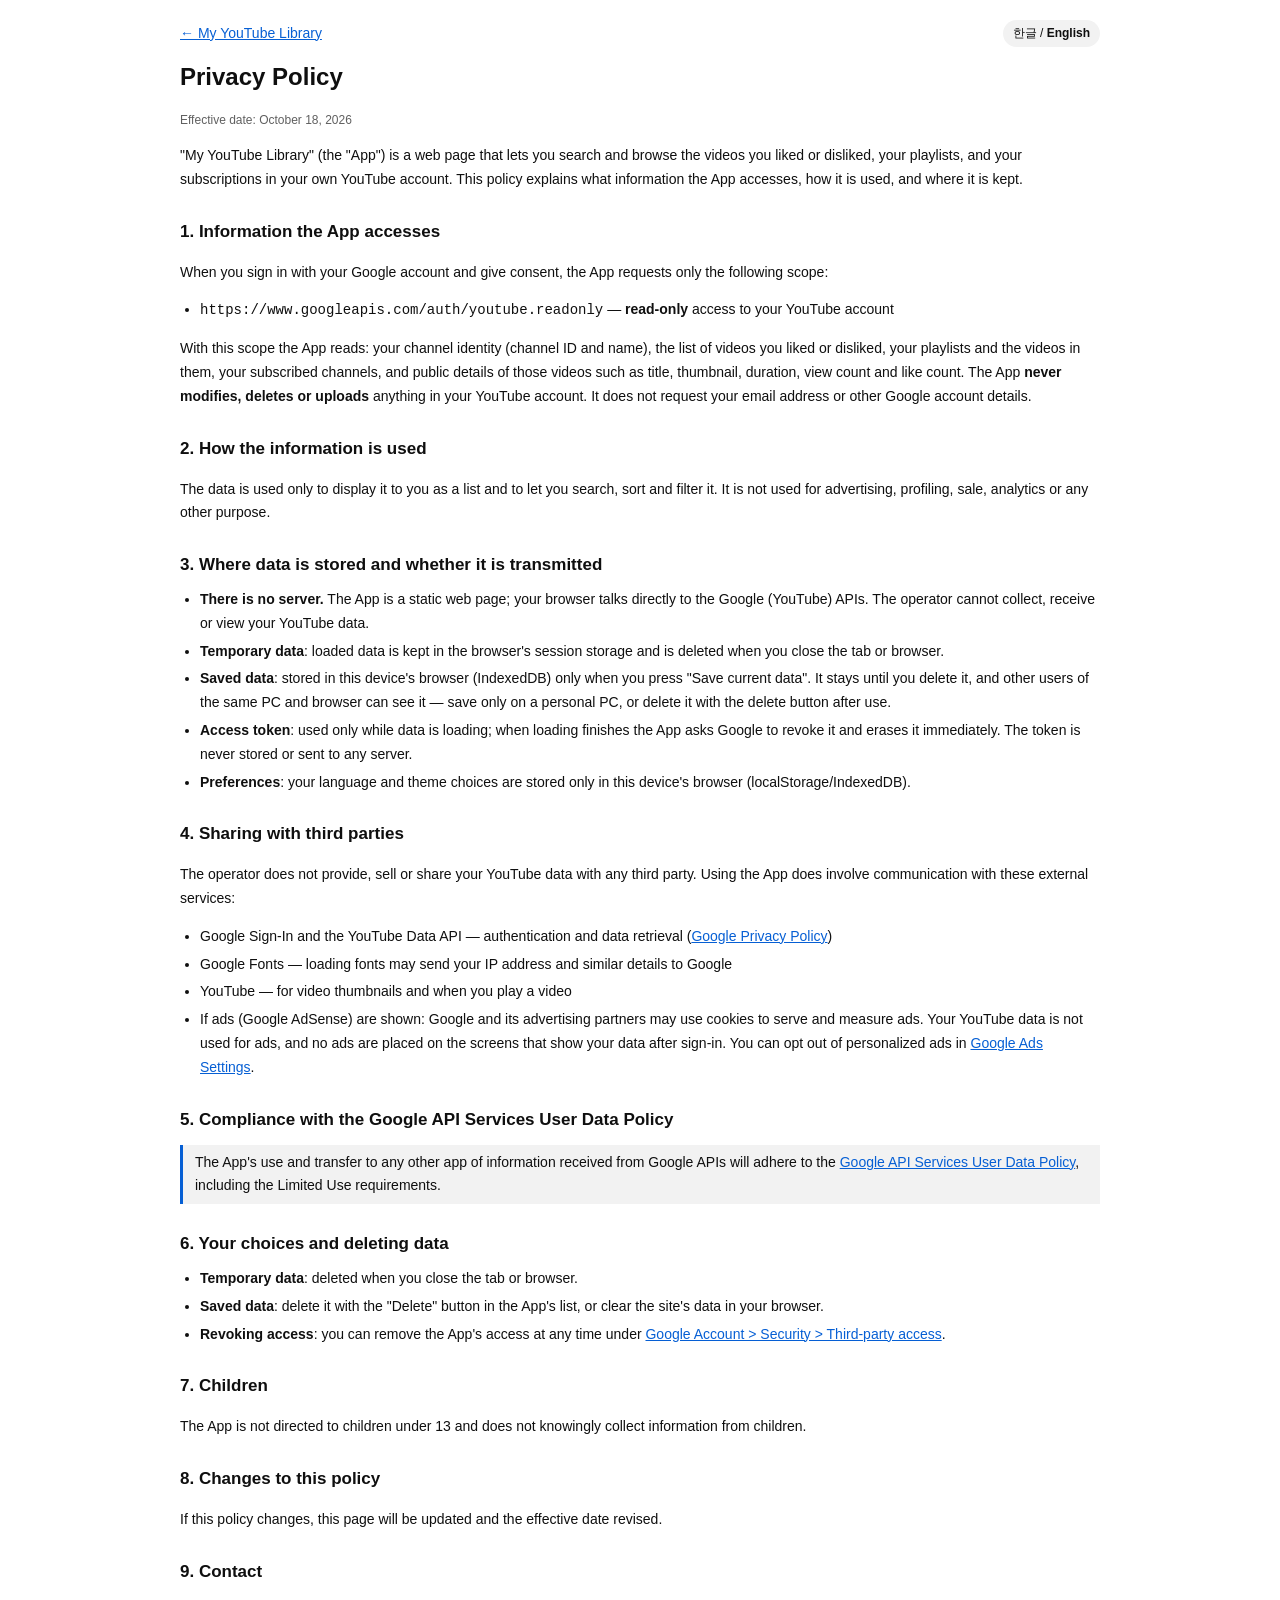
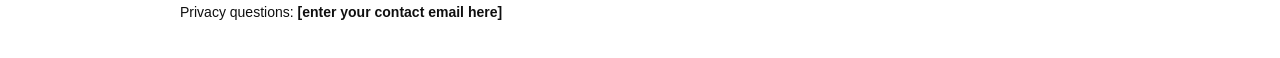
==== privacy.html @ 3b393113 "feat: rename to My YouTube Library, privacy page, icon, intro copy, delete fix - Rename app to "My Y" ====
<!DOCTYPE html>
<html lang="ko">
<head>
<meta charset="UTF-8">
<meta name="viewport" content="width=device-width, initial-scale=1.0">
<title>Privacy Policy · My YouTube Library</title>
<link rel="icon" type="image/png" href="icon.png">
<link rel="apple-touch-icon" href="icon.png">
<link rel="stylesheet" href="style.css">
<style>
  .doc{line-height:1.7;font-size:14px;}
  .doc h2{font-size:17px;margin:26px 0 8px;}
  .doc ul{padding-left:20px;margin:6px 0;}
  .doc li{margin:4px 0;}
  .doc a{color:var(--accent);}
  .doc .meta{color:var(--text-dim);font-size:12px;}
  .doc .lim{border-left:3px solid var(--accent);padding:6px 12px;margin:10px 0;background:var(--hover);}
  .top{display:flex;justify-content:space-between;align-items:center;margin-bottom:10px;gap:10px;flex-wrap:wrap;}
  .top button{background:var(--hover);color:var(--text);border:none;padding:5px 10px;border-radius:15px;cursor:pointer;font-size:12px;}
  [data-lang]{display:none;}
  html[lang="ko"] [data-lang="ko"], html[lang="en"] [data-lang="en"]{display:block;}
  html[lang="ko"] span[data-lang="ko"], html[lang="en"] span[data-lang="en"]{display:inline;}
</style>
</head>
<body>
<div class="wrap doc">
  <div class="top">
    <a href="./">← My YouTube Library</a>
    <button id="langToggle"><b>한글</b> / English</button>
  </div>

  <!-- ===================== 한국어 ===================== -->
  <div data-lang="ko">
    <h1>개인정보처리방침</h1>
    <p class="meta">시행일: 2026년 10월 18일</p>

    <p>"My YouTube Library"(이하 "본 앱")는 사용자가 본인의 YouTube 계정에 있는 좋아요·싫어요 영상, 재생목록, 구독 채널을 한곳에서 검색하고 정리해 볼 수 있게 해 주는 웹 페이지입니다. 본 방침은 본 앱이 어떤 정보에 접근하고, 어떻게 쓰고, 어디에 보관하는지 설명합니다.</p>

    <h2>1. 접근하는 정보</h2>
    <p>사용자가 Google 계정으로 로그인하고 동의하면, 본 앱은 아래 권한 하나만 요청합니다.</p>
    <ul>
      <li><code>https://www.googleapis.com/auth/youtube.readonly</code> — YouTube 계정을 <b>읽기 전용</b>으로 조회</li>
    </ul>
    <p>이 권한으로 다음 데이터를 읽습니다: 본인 채널 식별 정보(채널 ID, 채널 이름), 좋아요·싫어요 표시한 영상 목록, 재생목록과 그 안의 영상, 구독 채널 목록, 그리고 해당 영상의 제목·썸네일·길이·조회수·좋아요 수 같은 공개 정보. 본 앱은 YouTube 데이터를 <b>수정·삭제·업로드하지 않습니다</b>. 이메일 주소 등 다른 Google 계정 정보는 요청하지 않습니다.</p>

    <h2>2. 정보의 이용 목적</h2>
    <p>읽어 온 데이터는 사용자 본인의 화면에 목록으로 보여주고, 검색·정렬·필터링하는 용도로만 사용합니다. 그 외의 목적(광고, 프로파일링, 판매, 분석 등)에는 사용하지 않습니다.</p>

    <h2>3. 정보의 저장 위치와 전송</h2>
    <ul>
      <li><b>별도의 서버가 없습니다.</b> 본 앱은 정적 웹 페이지이며, 사용자의 브라우저가 Google(YouTube) API와 직접 통신합니다. 운영자는 사용자의 YouTube 데이터를 수집·전송·열람할 수 없습니다.</li>
      <li><b>임시 데이터</b>: 불러온 데이터는 브라우저의 세션 저장소에 보관되며, 탭 또는 브라우저를 닫으면 삭제됩니다.</li>
      <li><b>저장된 데이터</b>: 사용자가 "현재 데이터 저장"을 직접 눌렀을 때만 이 기기의 브라우저(IndexedDB)에 저장됩니다. 삭제하기 전까지 남아 있고, 같은 PC·브라우저를 쓰는 다른 사용자도 볼 수 있으므로 개인 PC에서만 저장하거나 사용 후 삭제 버튼으로 삭제하세요.</li>
      <li><b>액세스 토큰</b>: 데이터를 불러오는 동안에만 사용하며, 불러오기가 끝나면 Google에 폐기를 요청하고 즉시 지웁니다. 토큰은 저장하거나 서버로 보내지 않습니다.</li>
      <li><b>환경 설정</b>: 언어와 테마 선택은 이 기기의 브라우저(localStorage/IndexedDB)에만 저장됩니다.</li>
    </ul>

    <h2>4. 제3자 제공 및 공유</h2>
    <p>운영자는 사용자의 YouTube 데이터를 제3자에게 제공·판매·공유하지 않습니다. 다만 본 앱을 사용할 때 다음 외부 서비스와 통신이 발생합니다.</p>
    <ul>
      <li>Google 로그인 및 YouTube Data API — 인증과 데이터 조회 (<a href="https://policies.google.com/privacy" target="_blank" rel="noopener">Google 개인정보처리방침</a>)</li>
      <li>Google Fonts — 글꼴 로드 시 사용자의 IP 주소 등이 Google에 전달될 수 있음</li>
      <li>YouTube — 영상 썸네일 및 영상 재생 시</li>
      <li>광고(Google AdSense)를 게재하는 경우: Google 및 광고 파트너가 쿠키 등을 사용해 광고를 제공·측정할 수 있습니다. 광고에는 사용자의 YouTube 데이터를 사용하지 않으며, 로그인 후 사용자의 데이터가 표시되는 화면에는 광고를 넣지 않습니다. 맞춤 광고는 <a href="https://adssettings.google.com" target="_blank" rel="noopener">Google 광고 설정</a>에서 해제할 수 있습니다.</li>
    </ul>

    <h2>5. Google API 서비스 사용자 데이터 정책 준수</h2>
    <div class="lim">본 앱이 Google API로부터 받은 정보의 사용 및 다른 앱으로의 전송은 <a href="https://developers.google.com/terms/api-services-user-data-policy" target="_blank" rel="noopener">Google API 서비스 사용자 데이터 정책</a>(제한적 사용 요건 포함)을 준수합니다.</div>

    <h2>6. 사용자의 권리와 데이터 삭제</h2>
    <ul>
      <li><b>임시 데이터</b>: 탭·브라우저를 닫으면 삭제됩니다.</li>
      <li><b>저장된 데이터</b>: 앱 목록의 "삭제" 버튼으로 삭제하거나, 브라우저의 사이트 데이터 삭제로 지울 수 있습니다.</li>
      <li><b>접근 권한 철회</b>: <a href="https://myaccount.google.com/permissions" target="_blank" rel="noopener">Google 계정 &gt; 보안 &gt; 타사 앱 액세스</a>에서 언제든 본 앱의 권한을 제거할 수 있습니다.</li>
    </ul>

    <h2>7. 아동</h2>
    <p>본 앱은 만 13세 미만 아동을 대상으로 하지 않으며, 아동의 정보를 의도적으로 수집하지 않습니다.</p>

    <h2>8. 방침의 변경</h2>
    <p>방침이 바뀌면 이 페이지를 갱신하고 시행일을 수정합니다.</p>

    <h2>9. 문의</h2>
    <p>개인정보 관련 문의: <b>[연락처 이메일을 여기에 입력]</b></p>
  </div>

  <!-- ===================== English ===================== -->
  <div data-lang="en">
    <h1>Privacy Policy</h1>
    <p class="meta">Effective date: October 18, 2026</p>

    <p>"My YouTube Library" (the "App") is a web page that lets you search and browse the videos you liked or disliked, your playlists, and your subscriptions in your own YouTube account. This policy explains what information the App accesses, how it is used, and where it is kept.</p>

    <h2>1. Information the App accesses</h2>
    <p>When you sign in with your Google account and give consent, the App requests only the following scope:</p>
    <ul>
      <li><code>https://www.googleapis.com/auth/youtube.readonly</code> — <b>read-only</b> access to your YouTube account</li>
    </ul>
    <p>With this scope the App reads: your channel identity (channel ID and name), the list of videos you liked or disliked, your playlists and the videos in them, your subscribed channels, and public details of those videos such as title, thumbnail, duration, view count and like count. The App <b>never modifies, deletes or uploads</b> anything in your YouTube account. It does not request your email address or other Google account details.</p>

    <h2>2. How the information is used</h2>
    <p>The data is used only to display it to you as a list and to let you search, sort and filter it. It is not used for advertising, profiling, sale, analytics or any other purpose.</p>

    <h2>3. Where data is stored and whether it is transmitted</h2>
    <ul>
      <li><b>There is no server.</b> The App is a static web page; your browser talks directly to the Google (YouTube) APIs. The operator cannot collect, receive or view your YouTube data.</li>
      <li><b>Temporary data</b>: loaded data is kept in the browser's session storage and is deleted when you close the tab or browser.</li>
      <li><b>Saved data</b>: stored in this device's browser (IndexedDB) only when you press "Save current data". It stays until you delete it, and other users of the same PC and browser can see it — save only on a personal PC, or delete it with the delete button after use.</li>
      <li><b>Access token</b>: used only while data is loading; when loading finishes the App asks Google to revoke it and erases it immediately. The token is never stored or sent to any server.</li>
      <li><b>Preferences</b>: your language and theme choices are stored only in this device's browser (localStorage/IndexedDB).</li>
    </ul>

    <h2>4. Sharing with third parties</h2>
    <p>The operator does not provide, sell or share your YouTube data with any third party. Using the App does involve communication with these external services:</p>
    <ul>
      <li>Google Sign-In and the YouTube Data API — authentication and data retrieval (<a href="https://policies.google.com/privacy" target="_blank" rel="noopener">Google Privacy Policy</a>)</li>
      <li>Google Fonts — loading fonts may send your IP address and similar details to Google</li>
      <li>YouTube — for video thumbnails and when you play a video</li>
      <li>If ads (Google AdSense) are shown: Google and its advertising partners may use cookies to serve and measure ads. Your YouTube data is not used for ads, and no ads are placed on the screens that show your data after sign-in. You can opt out of personalized ads in <a href="https://adssettings.google.com" target="_blank" rel="noopener">Google Ads Settings</a>.</li>
    </ul>

    <h2>5. Compliance with the Google API Services User Data Policy</h2>
    <div class="lim">The App's use and transfer to any other app of information received from Google APIs will adhere to the <a href="https://developers.google.com/terms/api-services-user-data-policy" target="_blank" rel="noopener">Google API Services User Data Policy</a>, including the Limited Use requirements.</div>

    <h2>6. Your choices and deleting data</h2>
    <ul>
      <li><b>Temporary data</b>: deleted when you close the tab or browser.</li>
      <li><b>Saved data</b>: delete it with the "Delete" button in the App's list, or clear the site's data in your browser.</li>
      <li><b>Revoking access</b>: you can remove the App's access at any time under <a href="https://myaccount.google.com/permissions" target="_blank" rel="noopener">Google Account &gt; Security &gt; Third-party access</a>.</li>
    </ul>

    <h2>7. Children</h2>
    <p>The App is not directed to children under 13 and does not knowingly collect information from children.</p>

    <h2>8. Changes to this policy</h2>
    <p>If this policy changes, this page will be updated and the effective date revised.</p>

    <h2>9. Contact</h2>
    <p>Privacy questions: <b>[enter your contact email here]</b></p>
  </div>
</div>

<script>
(function(){
  var lang = 'ko';
  try { lang = localStorage.getItem('yt_lang') || ((navigator.language || '').toLowerCase().indexOf('ko') === 0 ? 'ko' : 'en'); } catch(e) {}
  if (window.matchMedia && window.matchMedia('(prefers-color-scheme: light)').matches) document.documentElement.classList.add('light');
  var btn = document.getElementById('langToggle');
  function apply(){
    document.documentElement.lang = lang;
    btn.innerHTML = lang === 'ko' ? '<b>한글</b> / English' : '한글 / <b>English</b>';
    document.title = lang === 'ko' ? '개인정보처리방침 · My YouTube Library' : 'Privacy Policy · My YouTube Library';
  }
  btn.addEventListener('click', function(){
    lang = lang === 'ko' ? 'en' : 'ko';
    try { localStorage.setItem('yt_lang', lang); } catch(e) {}
    apply();
  });
  apply();
})();
</script>
</body>
</html>
---- style.css ----
:root{
    --bg:#0f0f0f;
    --text:#ffffff;
    --text-dim:#aaaaaa;
    --hover:#272727;
    --accent:#3ea6ff;
    --stamp-2:#52a8ff;
  }
  :root.light{
    --bg:#ffffff;
    --text:#0f0f0f;
    --text-dim:#606060;
    --hover:#f2f2f2;
    --accent:#065fd4;
    --stamp-2:#0556bf;
  }
  *{box-sizing:border-box;}
  body{
    margin:0;
    background:var(--bg);
    color:var(--text);
    font-family:Roboto, Arial, sans-serif;
    padding:20px;
    min-height:100vh;
    transition: background 0.3s, color 0.3s;
  }
  .wrap{max-width:920px;margin:0 auto;}
  header{text-align:center;margin-bottom:20px;}
  h1{font-size:24px;margin:0 0 10px;}
  .sub{color:var(--text-dim);font-size:14px;margin:0;}

  .desk{background:var(--hover);border-radius:12px;padding:20px;margin-bottom:20px;}
  .desk h2{font-size:16px;margin:0 0 10px;}
  .field{margin-bottom:10px;}
  .field label{display:block;font-size:12px;color:var(--text-dim);margin-bottom:4px;}
  .field input[type=text]{
    width:100%;padding:10px;border:none;border-radius:8px;
    background:var(--bg);color:var(--text);font-size:14px;
  }
  .btn-row{display:flex;gap:10px;margin-top:10px;}
  button.primary{
    background:var(--accent);color:var(--bg);border:none;
    padding:10px 20px;border-radius:18px;font-weight:bold;cursor:pointer;
  }
  button.ghost{
    background:transparent;color:var(--text);border:1px solid var(--text-dim);
    padding:10px 20px;border-radius:18px;cursor:pointer;
  }
  button.danger-btn{
    background:#cc0000;color:#ffffff;border:none;
    padding:10px 20px;border-radius:18px;font-weight:bold;cursor:pointer;
  }

  .tabbar{display:none;gap:10px;margin-bottom:20px;flex-wrap:wrap;}
  .tabbar button{
    background:var(--hover);border:none;color:var(--text);
    padding:8px 16px;border-radius:18px;cursor:pointer;font-size:14px;
  }
  .tabbar button.active{background:var(--text);color:var(--bg);}

  .stats{display:none;grid-template-columns:repeat(auto-fit, minmax(150px, 1fr));gap:10px;margin-bottom:20px;}
  .stat{background:var(--hover);padding:15px;text-align:center;border-radius:8px;}
  .stat b{display:block;font-size:18px;}
  .stat span{font-size:12px;color:var(--text-dim);}

  .controls{display:none;gap:10px;margin-bottom:20px;}
  .controls input[type=text], .controls select{
    background:var(--hover);border:none;color:var(--text);
    padding:10px;border-radius:8px;font-size:14px;
  }
  .controls input[type=text]{flex:2;}

  .meta-row{display:none;justify-content:flex-start;align-items:center;gap:10px;font-size:14px;color:var(--text-dim);margin-bottom:10px;}
  .meta-row button{background:transparent;color:var(--accent);border:none;cursor:pointer;padding:0;margin-left:auto;}
  .source-badge{display:none;font-size:11px;font-weight:700;padding:3px 10px;border-radius:12px;letter-spacing:.2px;white-space:nowrap;}
  .source-badge.source-cache{display:inline-block;background:rgba(62,166,255,0.15);color:var(--accent);}
  .source-badge.source-network{display:inline-block;background:rgba(255,160,0,0.18);color:#e08a00;}
  .source-badge.source-saved{display:inline-block;background:rgba(76,175,80,0.18);color:#2e7d32;}
  :root.light .source-badge.source-network{color:#b36b00;}
  :root.light .source-badge.source-saved{color:#1b5e20;}

  #list{display:flex;flex-direction:column;gap:15px;}
  .stub{display:flex;gap:15px;align-items:flex-start;}
  
  .thumb-wrap{position:relative;flex-shrink:0;width:160px;cursor:pointer;}
  .thumb{width:160px;height:90px;object-fit:cover;border-radius:8px;display:block;}
  .thumb.round{width:90px;height:90px;border-radius:50%;}
  .duration-tag{
    position:absolute;bottom:5px;right:5px;background:rgba(0,0,0,0.8);color:#fff;
    font-size:12px;padding:2px 4px;border-radius:4px;
  }
  .inline-player{display:none;position:absolute;top:0;left:0;width:100%;height:100%;pointer-events:none;}
  .inline-player.open{display:block;pointer-events:auto;}
  .inline-player iframe{width:100%;height:100%;border:0;border-radius:8px;}

  .stub-main{min-width:0;flex:1;}
  .stub-title{font-size:16px;font-weight:500;margin:0 0 4px;}
  .stub-title a{color:var(--text);text-decoration:none;}
  .stub-sub .ch-link{color:var(--stamp-2);text-decoration:none;}
  .stub-sub{font-size:14px;color:var(--text-dim);}
  .stub-desc{font-size:14px;color:var(--text-dim);margin-top:4px;}
  .play-row{display:flex;gap:10px;margin-top:8px;}
  .play-row button, .play-row a{
    background:var(--hover);color:var(--text);border:none;
    padding:8px 12px;border-radius:18px;cursor:pointer;text-decoration:none;
    font-size:12px;
  }

  .stamp-badge{
    margin-top: 5px;
    font-size:12px;
    color:var(--text-dim);
  }
  .acct-tag{
    font-weight:700;
    color:var(--accent);
  }

  .pager{display:none;justify-content:center;gap:5px;margin-top:20px;}
  .pager button{background:var(--hover);border:none;color:var(--text);padding:8px 12px;border-radius:8px;cursor:pointer;}
  .pager button.current{background:var(--text);color:var(--bg);}

  @media (max-width: 600px) {
    body { padding: 10px; }
    .wrap { width: 100%; }
    .controls { flex-direction: column; }
    .controls input[type=text], .controls select { width: 100%; }
    .stub { flex-direction: column; align-items: stretch; }
    .thumb-wrap { width: 100%; }
    .thumb { width: 100%; height: auto; aspect-ratio: 16/9; }
    .play-row { flex-direction: column; }
    .play-row button, .play-row a { width: 100%; text-align: center; }
  }

  /* ---- 불러오기 안내(짧은 줄 + 펼치기) ---- */
  .intro{margin-bottom:14px;}
  .intro-line{margin:0 0 6px;font-size:13px;line-height:1.5;color:var(--text);}
  .intro-more{font-size:12.5px;color:var(--text-dim);}
  .intro-more summary{cursor:pointer;color:var(--accent);width:max-content;user-select:none;}
  .intro-more ul{margin:8px 0 6px;padding-left:4px;list-style:none;}
  .intro-more li{margin:6px 0;line-height:1.55;}
  .intro-more b{color:var(--text);}
  .intro-more a{color:var(--accent);}
  .tagline{margin:0 0 8px;font-size:16px;font-weight:700;line-height:1.4;color:var(--text);}
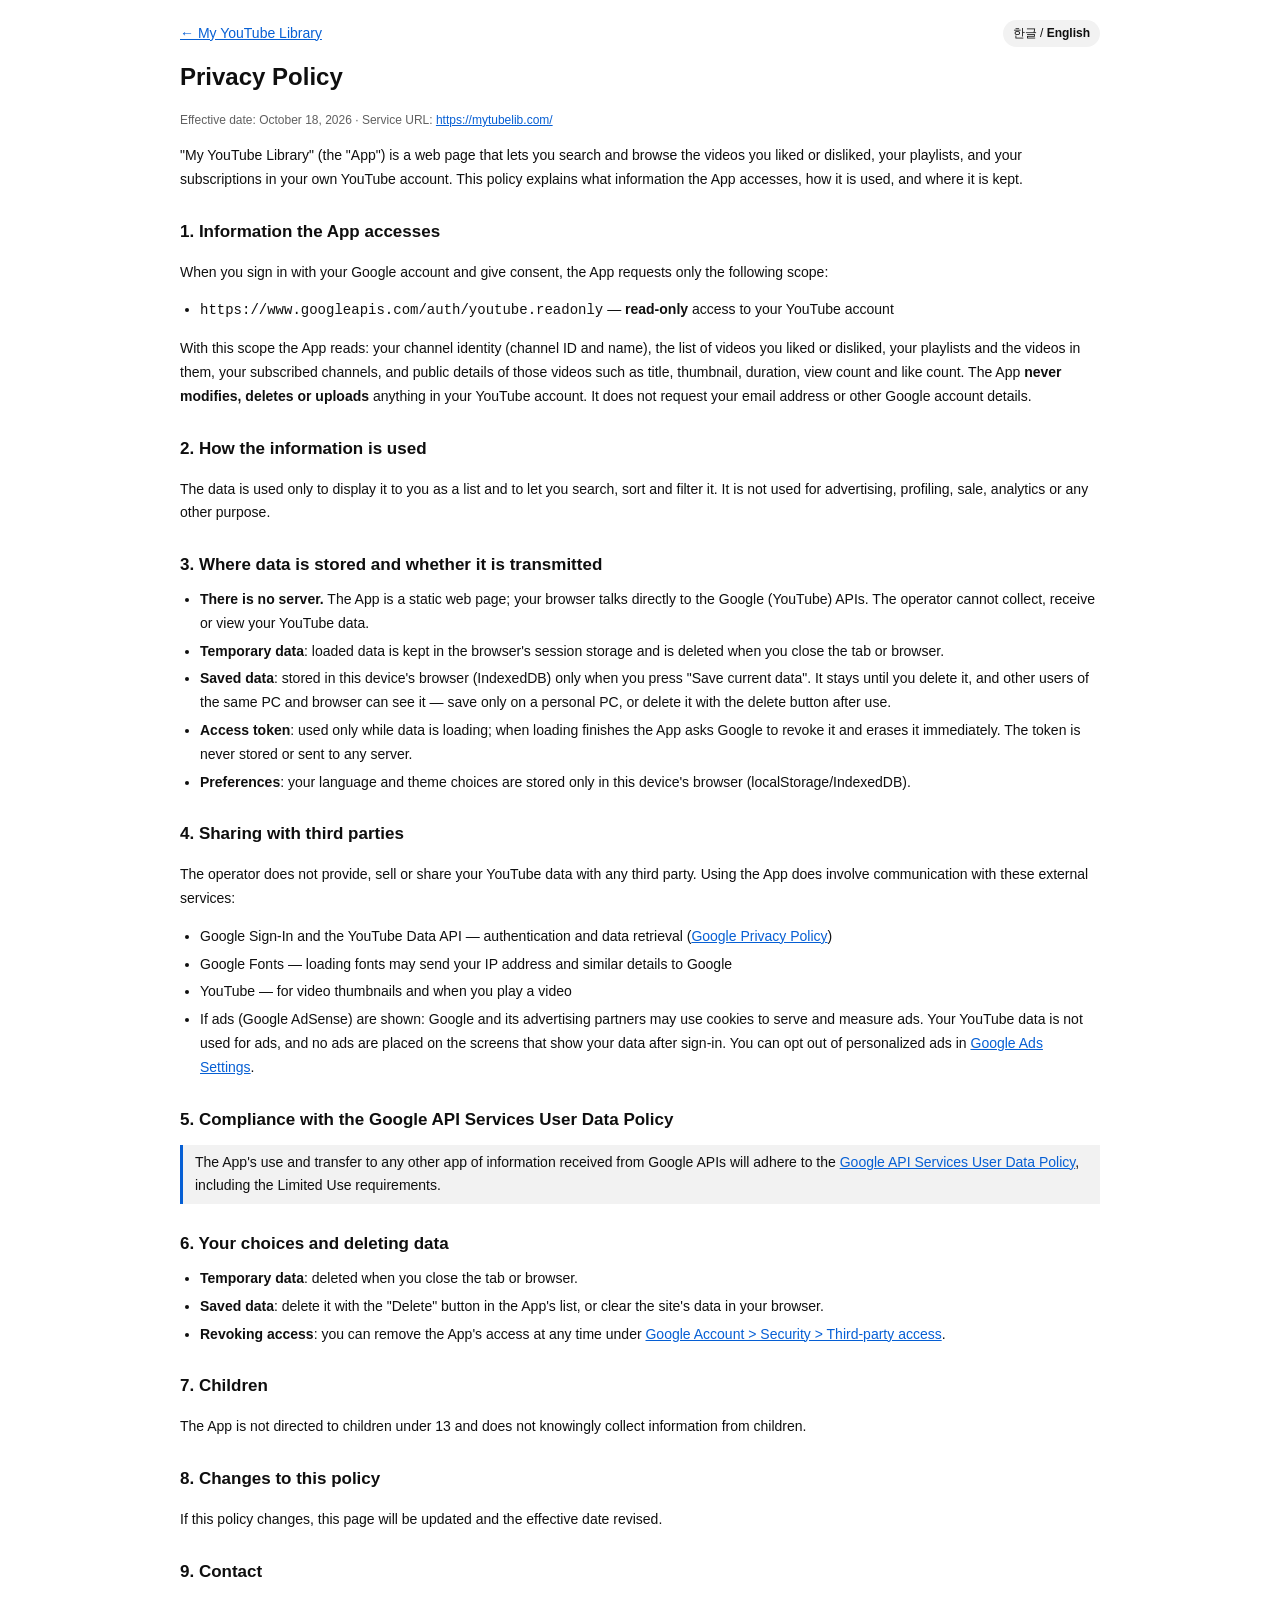
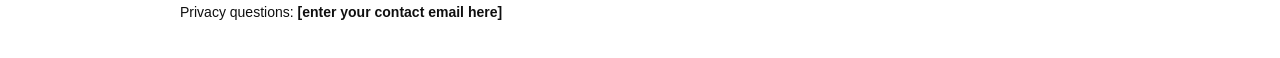
==== commit 5fde9d02: "docs: add service URL (mytubelib.com) to privacy policy Co-Authored-By: Claude Sonnet 5.5 <noreply@a" ====
--- a/privacy.html
+++ b/privacy.html
@@ -32,7 +32,7 @@
   <!-- ===================== 한국어 ===================== -->
   <div data-lang="ko">
     <h1>개인정보처리방침</h1>
-    <p class="meta">시행일: 2026년 10월 18일</p>
+    <p class="meta">시행일: 2026년 10월 18일 · 서비스 주소: <a href="https://mytubelib.com/">https://mytubelib.com/</a></p>
 
     <p>"My YouTube Library"(이하 "본 앱")는 사용자가 본인의 YouTube 계정에 있는 좋아요·싫어요 영상, 재생목록, 구독 채널을 한곳에서 검색하고 정리해 볼 수 있게 해 주는 웹 페이지입니다. 본 방침은 본 앱이 어떤 정보에 접근하고, 어떻게 쓰고, 어디에 보관하는지 설명합니다.</p>
 
@@ -87,7 +87,7 @@
   <!-- ===================== English ===================== -->
   <div data-lang="en">
     <h1>Privacy Policy</h1>
-    <p class="meta">Effective date: October 18, 2026</p>
+    <p class="meta">Effective date: October 18, 2026 · Service URL: <a href="https://mytubelib.com/">https://mytubelib.com/</a></p>
 
     <p>"My YouTube Library" (the "App") is a web page that lets you search and browse the videos you liked or disliked, your playlists, and your subscriptions in your own YouTube account. This policy explains what information the App accesses, how it is used, and where it is kept.</p>
 
--- a/style.css
+++ b/style.css
@@ -141,4 +141,4 @@
   .intro-more li{margin:6px 0;line-height:1.55;}
   .intro-more b{color:var(--text);}
   .intro-more a{color:var(--accent);}
-  .tagline{margin:0 0 8px;font-size:16px;font-weight:700;line-height:1.4;color:var(--text);}
+  .tagline{margin:0;font-size:14px;line-height:1.4;}
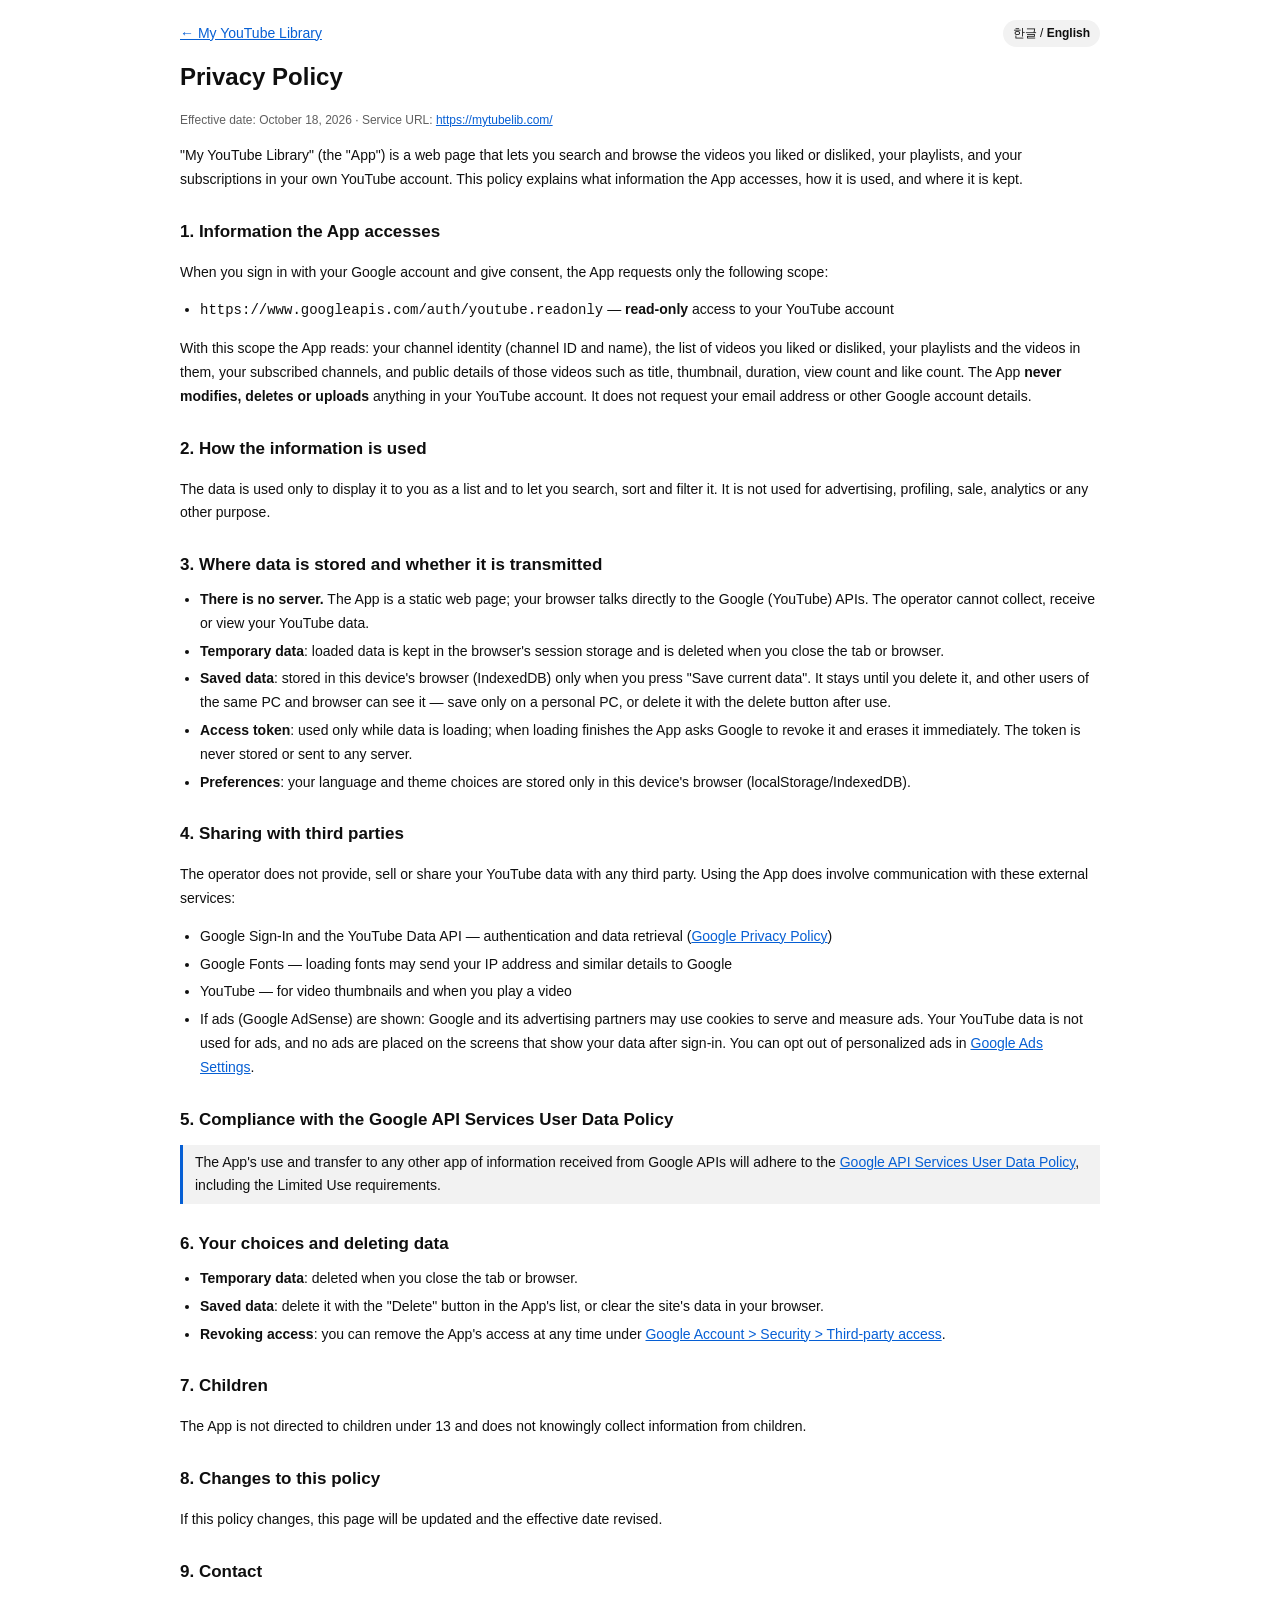
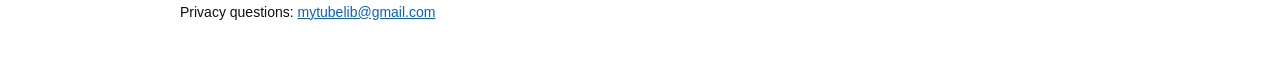
==== commit fd91703f: "docs: fill in privacy contact email Co-Authored-By: Claude Sonnet 5.5 <noreply@anthropic.com>" ====
--- a/privacy.html
+++ b/privacy.html
@@ -81,7 +81,7 @@
     <p>방침이 바뀌면 이 페이지를 갱신하고 시행일을 수정합니다.</p>
 
     <h2>9. 문의</h2>
-    <p>개인정보 관련 문의: <b>[연락처 이메일을 여기에 입력]</b></p>
+    <p>개인정보 관련 문의: <a href="mailto:mytubelib@gmail.com">mytubelib@gmail.com</a></p>
   </div>
 
   <!-- ===================== English ===================== -->
@@ -136,7 +136,7 @@
     <p>If this policy changes, this page will be updated and the effective date revised.</p>
 
     <h2>9. Contact</h2>
-    <p>Privacy questions: <b>[enter your contact email here]</b></p>
+    <p>Privacy questions: <a href="mailto:mytubelib@gmail.com">mytubelib@gmail.com</a></p>
   </div>
 </div>
 
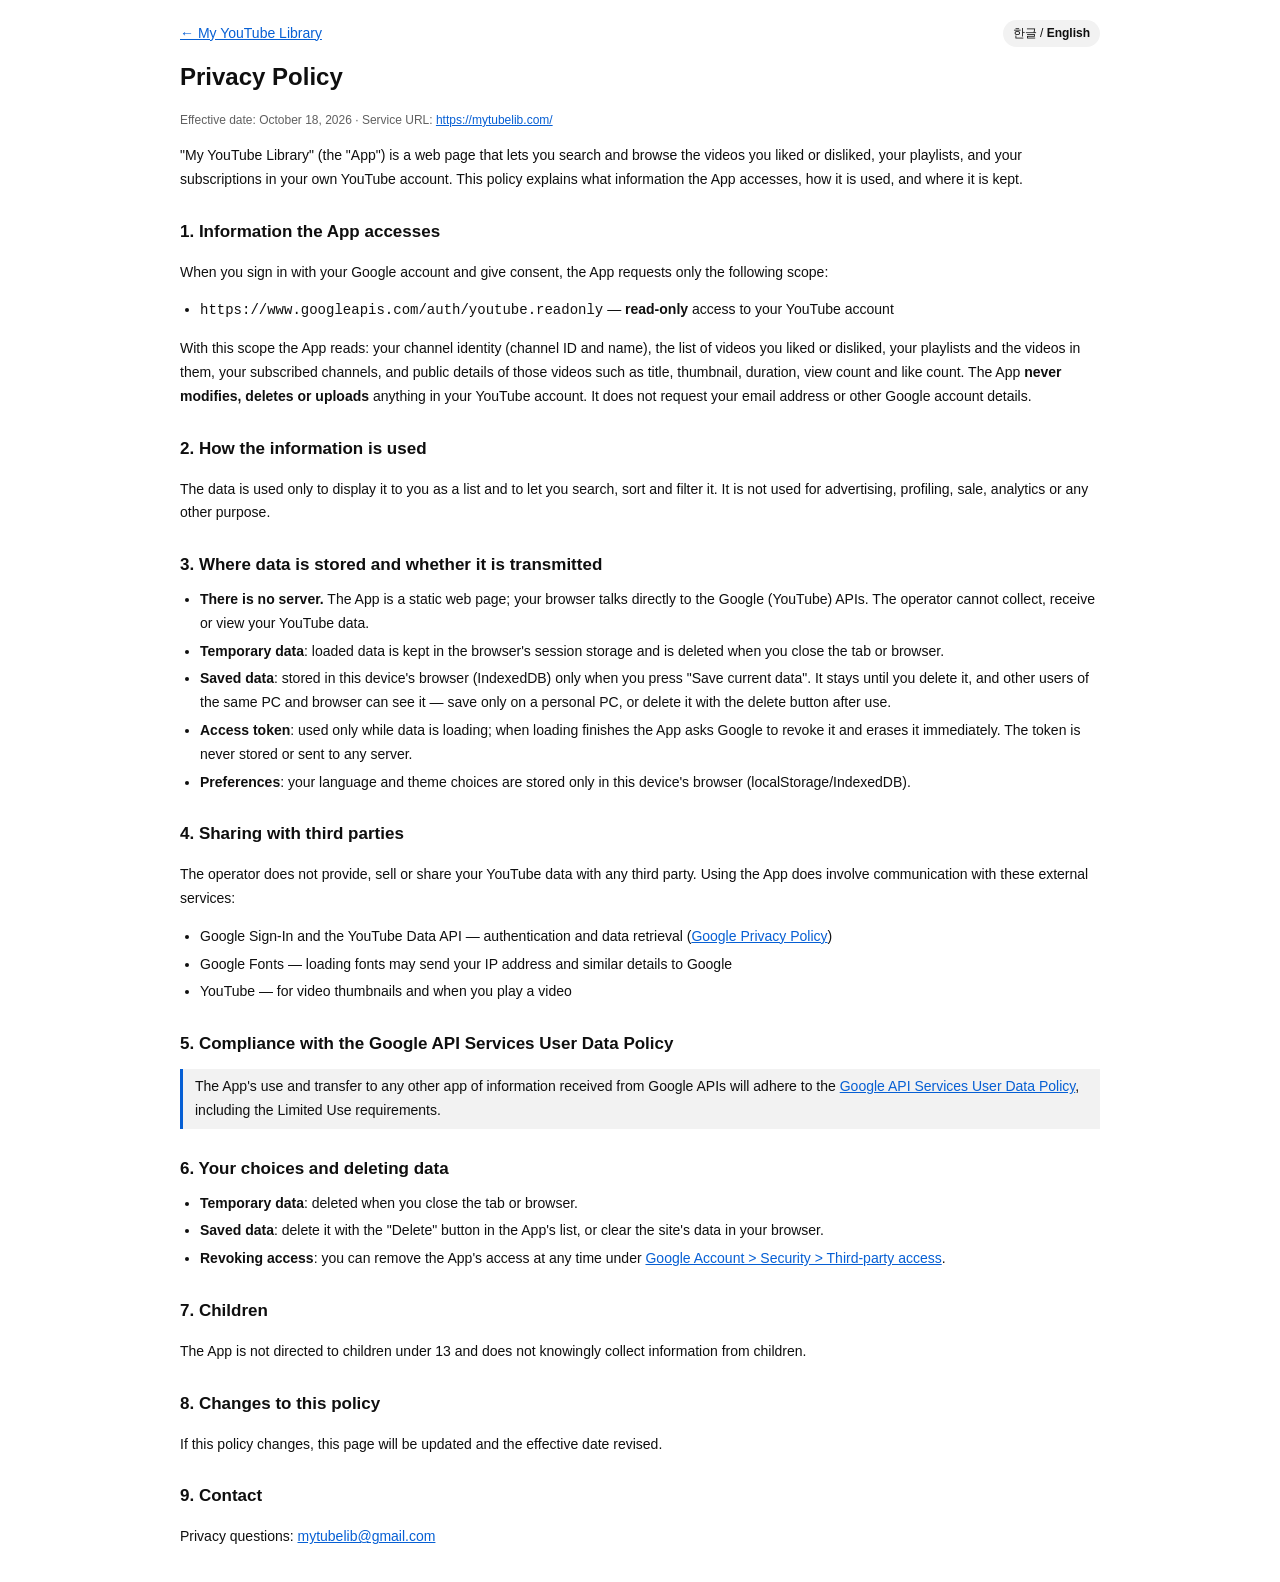
==== commit 01bcf951: "docs: remove AdSense wording from privacy policy until ads are added Co-Authored-By: Claude Sonnet 5" ====
--- a/privacy.html
+++ b/privacy.html
@@ -61,7 +61,6 @@
       <li>Google 로그인 및 YouTube Data API — 인증과 데이터 조회 (<a href="https://policies.google.com/privacy" target="_blank" rel="noopener">Google 개인정보처리방침</a>)</li>
       <li>Google Fonts — 글꼴 로드 시 사용자의 IP 주소 등이 Google에 전달될 수 있음</li>
       <li>YouTube — 영상 썸네일 및 영상 재생 시</li>
-      <li>광고(Google AdSense)를 게재하는 경우: Google 및 광고 파트너가 쿠키 등을 사용해 광고를 제공·측정할 수 있습니다. 광고에는 사용자의 YouTube 데이터를 사용하지 않으며, 로그인 후 사용자의 데이터가 표시되는 화면에는 광고를 넣지 않습니다. 맞춤 광고는 <a href="https://adssettings.google.com" target="_blank" rel="noopener">Google 광고 설정</a>에서 해제할 수 있습니다.</li>
     </ul>
 
     <h2>5. Google API 서비스 사용자 데이터 정책 준수</h2>
@@ -116,7 +115,6 @@
       <li>Google Sign-In and the YouTube Data API — authentication and data retrieval (<a href="https://policies.google.com/privacy" target="_blank" rel="noopener">Google Privacy Policy</a>)</li>
       <li>Google Fonts — loading fonts may send your IP address and similar details to Google</li>
       <li>YouTube — for video thumbnails and when you play a video</li>
-      <li>If ads (Google AdSense) are shown: Google and its advertising partners may use cookies to serve and measure ads. Your YouTube data is not used for ads, and no ads are placed on the screens that show your data after sign-in. You can opt out of personalized ads in <a href="https://adssettings.google.com" target="_blank" rel="noopener">Google Ads Settings</a>.</li>
     </ul>
 
     <h2>5. Compliance with the Google API Services User Data Policy</h2>
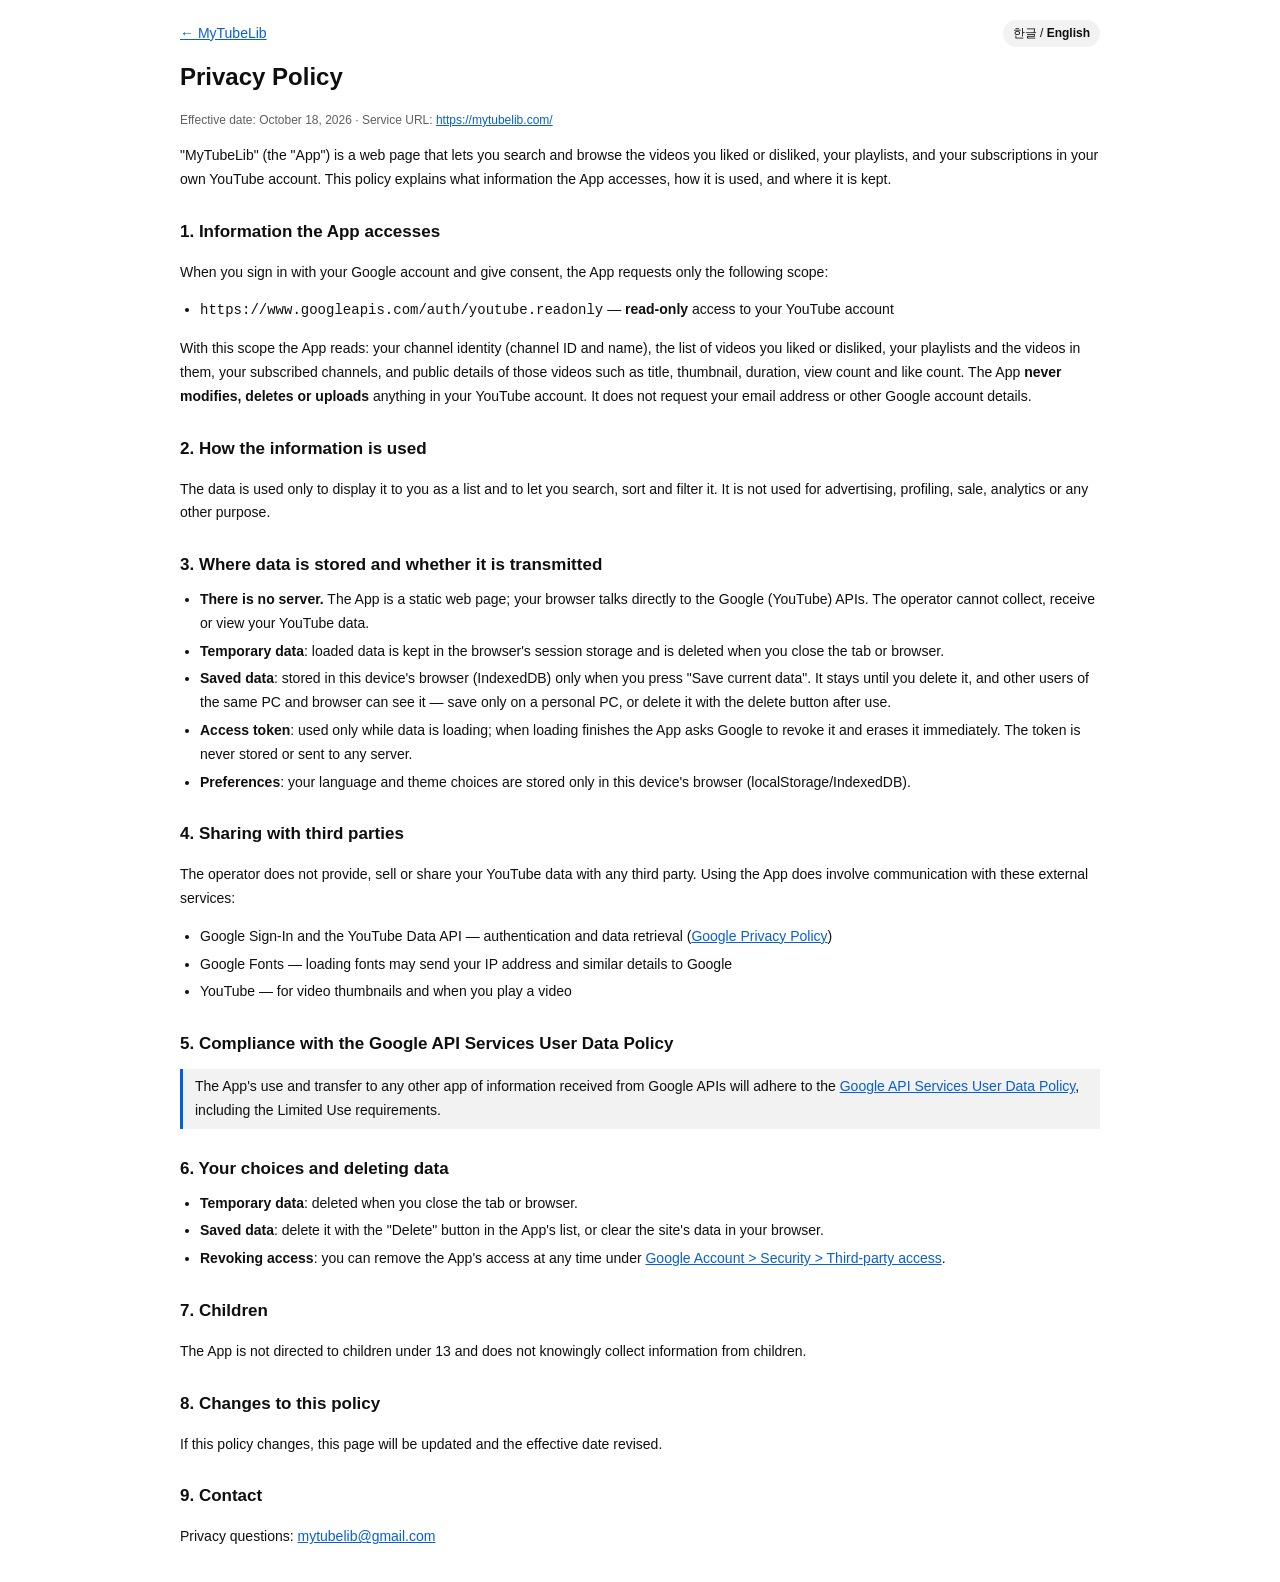
==== commit 2c8e913d: "feat: rename app to MyTubeLib for OAuth branding verification Co-Authored-By: Claude Sonnet 5.5 <nor" ====
--- a/privacy.html
+++ b/privacy.html
@@ -3,7 +3,7 @@
 <head>
 <meta charset="UTF-8">
 <meta name="viewport" content="width=device-width, initial-scale=1.0">
-<title>Privacy Policy · My YouTube Library</title>
+<title>Privacy Policy · MyTubeLib</title>
 <link rel="icon" type="image/png" href="icon.png">
 <link rel="apple-touch-icon" href="icon.png">
 <link rel="stylesheet" href="style.css">
@@ -25,7 +25,7 @@
 <body>
 <div class="wrap doc">
   <div class="top">
-    <a href="./">← My YouTube Library</a>
+    <a href="./">← MyTubeLib</a>
     <button id="langToggle"><b>한글</b> / English</button>
   </div>
 
@@ -34,7 +34,7 @@
     <h1>개인정보처리방침</h1>
     <p class="meta">시행일: 2026년 10월 18일 · 서비스 주소: <a href="https://mytubelib.com/">https://mytubelib.com/</a></p>
 
-    <p>"My YouTube Library"(이하 "본 앱")는 사용자가 본인의 YouTube 계정에 있는 좋아요·싫어요 영상, 재생목록, 구독 채널을 한곳에서 검색하고 정리해 볼 수 있게 해 주는 웹 페이지입니다. 본 방침은 본 앱이 어떤 정보에 접근하고, 어떻게 쓰고, 어디에 보관하는지 설명합니다.</p>
+    <p>"MyTubeLib"(이하 "본 앱")는 사용자가 본인의 YouTube 계정에 있는 좋아요·싫어요 영상, 재생목록, 구독 채널을 한곳에서 검색하고 정리해 볼 수 있게 해 주는 웹 페이지입니다. 본 방침은 본 앱이 어떤 정보에 접근하고, 어떻게 쓰고, 어디에 보관하는지 설명합니다.</p>
 
     <h2>1. 접근하는 정보</h2>
     <p>사용자가 Google 계정으로 로그인하고 동의하면, 본 앱은 아래 권한 하나만 요청합니다.</p>
@@ -88,7 +88,7 @@
     <h1>Privacy Policy</h1>
     <p class="meta">Effective date: October 18, 2026 · Service URL: <a href="https://mytubelib.com/">https://mytubelib.com/</a></p>
 
-    <p>"My YouTube Library" (the "App") is a web page that lets you search and browse the videos you liked or disliked, your playlists, and your subscriptions in your own YouTube account. This policy explains what information the App accesses, how it is used, and where it is kept.</p>
+    <p>"MyTubeLib" (the "App") is a web page that lets you search and browse the videos you liked or disliked, your playlists, and your subscriptions in your own YouTube account. This policy explains what information the App accesses, how it is used, and where it is kept.</p>
 
     <h2>1. Information the App accesses</h2>
     <p>When you sign in with your Google account and give consent, the App requests only the following scope:</p>
@@ -147,7 +147,7 @@
   function apply(){
     document.documentElement.lang = lang;
     btn.innerHTML = lang === 'ko' ? '<b>한글</b> / English' : '한글 / <b>English</b>';
-    document.title = lang === 'ko' ? '개인정보처리방침 · My YouTube Library' : 'Privacy Policy · My YouTube Library';
+    document.title = lang === 'ko' ? '개인정보처리방침 · MyTubeLib' : 'Privacy Policy · MyTubeLib';
   }
   btn.addEventListener('click', function(){
     lang = lang === 'ko' ? 'en' : 'ko';
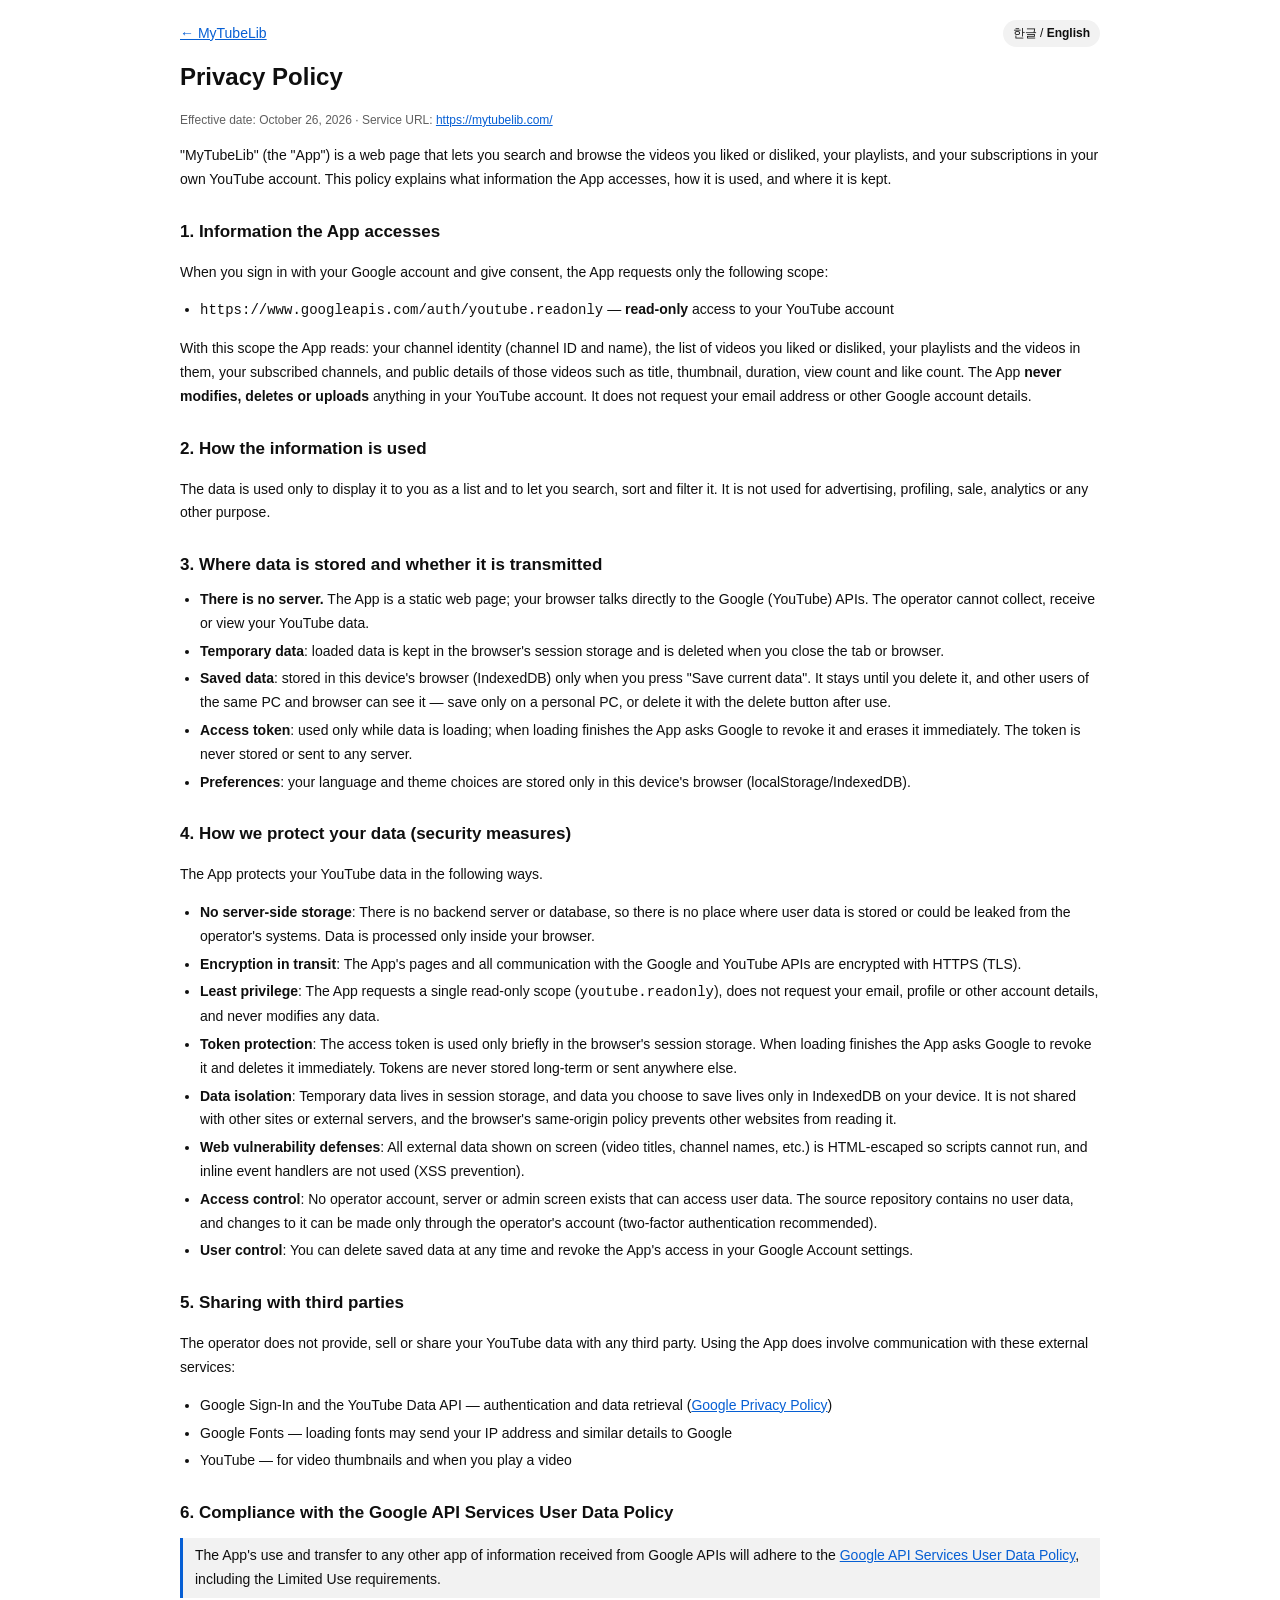
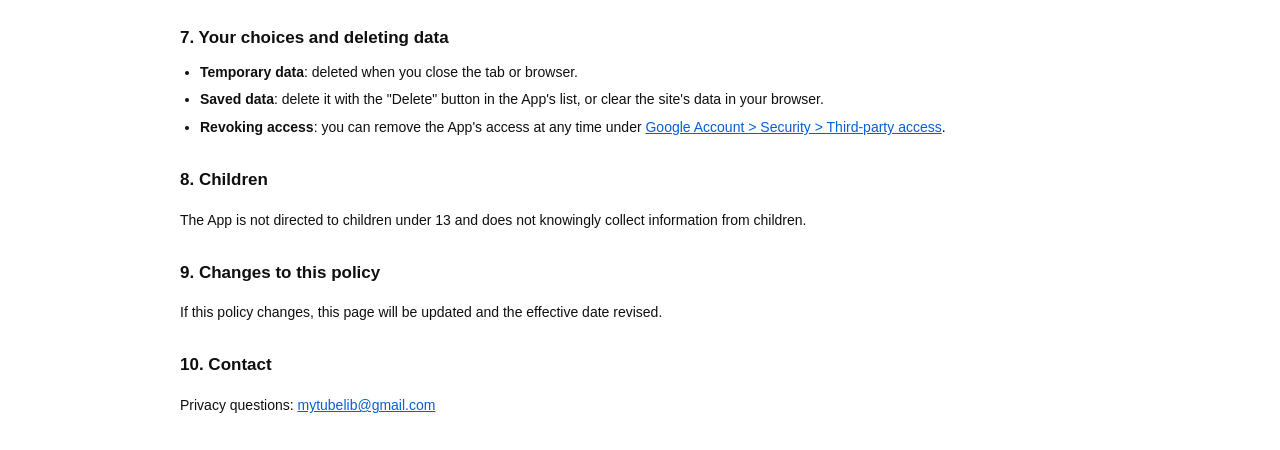
==== commit f4e171d9: "docs: add data protection (security measures) section to privacy policy Co-Authored-By: Claude Sonne" ====
--- a/privacy.html
+++ b/privacy.html
@@ -32,7 +32,7 @@
   <!-- ===================== 한국어 ===================== -->
   <div data-lang="ko">
     <h1>개인정보처리방침</h1>
-    <p class="meta">시행일: 2026년 10월 18일 · 서비스 주소: <a href="https://mytubelib.com/">https://mytubelib.com/</a></p>
+    <p class="meta">시행일: 2026년 10월 26일 · 서비스 주소: <a href="https://mytubelib.com/">https://mytubelib.com/</a></p>
 
     <p>"MyTubeLib"(이하 "본 앱")는 사용자가 본인의 YouTube 계정에 있는 좋아요·싫어요 영상, 재생목록, 구독 채널을 한곳에서 검색하고 정리해 볼 수 있게 해 주는 웹 페이지입니다. 본 방침은 본 앱이 어떤 정보에 접근하고, 어떻게 쓰고, 어디에 보관하는지 설명합니다.</p>
 
@@ -55,7 +55,20 @@
       <li><b>환경 설정</b>: 언어와 테마 선택은 이 기기의 브라우저(localStorage/IndexedDB)에만 저장됩니다.</li>
     </ul>
 
-    <h2>4. 제3자 제공 및 공유</h2>
+    <h2>4. 데이터 보호 방법 (보안 조치)</h2>
+    <p>본 앱은 사용자의 YouTube 데이터를 다음과 같은 방법으로 보호합니다.</p>
+    <ul>
+      <li><b>서버 저장 없음</b>: 별도의 서버·데이터베이스가 없어 운영자의 시스템에 사용자 데이터가 저장되거나 유출될 경로 자체가 없습니다. 데이터는 사용자의 브라우저 안에서만 처리됩니다.</li>
+      <li><b>전송 구간 암호화</b>: 본 앱의 페이지와 Google·YouTube API와의 통신은 HTTPS(TLS)로 암호화됩니다.</li>
+      <li><b>최소 권한</b>: 읽기 전용 권한(<code>youtube.readonly</code>) 하나만 요청하며, 이메일·프로필 등 다른 계정 정보는 요청하지 않고 어떤 데이터도 수정하지 않습니다.</li>
+      <li><b>토큰 보호</b>: 액세스 토큰은 브라우저 세션 저장소에서만 짧게 사용하고, 데이터 불러오기가 끝나면 Google에 폐기를 요청한 뒤 즉시 삭제합니다. 토큰은 장기 저장하거나 외부로 전송하지 않습니다.</li>
+      <li><b>데이터 격리</b>: 임시 데이터는 세션 저장소에, 사용자가 직접 저장한 데이터는 해당 기기의 IndexedDB에만 보관되며, 다른 사이트나 외부 서버와 공유되지 않습니다. 브라우저의 동일 출처 정책으로 다른 웹사이트는 이 데이터에 접근할 수 없습니다.</li>
+      <li><b>웹 취약점 대응</b>: 화면에 표시하는 모든 외부 데이터(영상 제목, 채널 이름 등)는 HTML 이스케이프 처리하여 스크립트가 실행되지 않게 하며, 인라인 이벤트 핸들러를 사용하지 않습니다(XSS 방지).</li>
+      <li><b>접근 통제</b>: 사용자 데이터에 접근하는 운영자 계정·서버·관리자 화면이 존재하지 않습니다. 소스 코드 저장소에는 사용자 데이터가 포함되지 않으며, 저장소 변경은 운영자 계정(2단계 인증 권장)으로만 가능합니다.</li>
+      <li><b>사용자 통제</b>: 사용자는 언제든 저장된 데이터를 삭제하고 Google 계정 설정에서 접근 권한을 철회할 수 있습니다.</li>
+    </ul>
+
+    <h2>5. 제3자 제공 및 공유</h2>
     <p>운영자는 사용자의 YouTube 데이터를 제3자에게 제공·판매·공유하지 않습니다. 다만 본 앱을 사용할 때 다음 외부 서비스와 통신이 발생합니다.</p>
     <ul>
       <li>Google 로그인 및 YouTube Data API — 인증과 데이터 조회 (<a href="https://policies.google.com/privacy" target="_blank" rel="noopener">Google 개인정보처리방침</a>)</li>
@@ -63,30 +76,30 @@
       <li>YouTube — 영상 썸네일 및 영상 재생 시</li>
     </ul>
 
-    <h2>5. Google API 서비스 사용자 데이터 정책 준수</h2>
+    <h2>6. Google API 서비스 사용자 데이터 정책 준수</h2>
     <div class="lim">본 앱이 Google API로부터 받은 정보의 사용 및 다른 앱으로의 전송은 <a href="https://developers.google.com/terms/api-services-user-data-policy" target="_blank" rel="noopener">Google API 서비스 사용자 데이터 정책</a>(제한적 사용 요건 포함)을 준수합니다.</div>
 
-    <h2>6. 사용자의 권리와 데이터 삭제</h2>
+    <h2>7. 사용자의 권리와 데이터 삭제</h2>
     <ul>
       <li><b>임시 데이터</b>: 탭·브라우저를 닫으면 삭제됩니다.</li>
       <li><b>저장된 데이터</b>: 앱 목록의 "삭제" 버튼으로 삭제하거나, 브라우저의 사이트 데이터 삭제로 지울 수 있습니다.</li>
       <li><b>접근 권한 철회</b>: <a href="https://myaccount.google.com/permissions" target="_blank" rel="noopener">Google 계정 &gt; 보안 &gt; 타사 앱 액세스</a>에서 언제든 본 앱의 권한을 제거할 수 있습니다.</li>
     </ul>
 
-    <h2>7. 아동</h2>
+    <h2>8. 아동</h2>
     <p>본 앱은 만 13세 미만 아동을 대상으로 하지 않으며, 아동의 정보를 의도적으로 수집하지 않습니다.</p>
 
-    <h2>8. 방침의 변경</h2>
+    <h2>9. 방침의 변경</h2>
     <p>방침이 바뀌면 이 페이지를 갱신하고 시행일을 수정합니다.</p>
 
-    <h2>9. 문의</h2>
+    <h2>10. 문의</h2>
     <p>개인정보 관련 문의: <a href="mailto:mytubelib@gmail.com">mytubelib@gmail.com</a></p>
   </div>
 
   <!-- ===================== English ===================== -->
   <div data-lang="en">
     <h1>Privacy Policy</h1>
-    <p class="meta">Effective date: October 18, 2026 · Service URL: <a href="https://mytubelib.com/">https://mytubelib.com/</a></p>
+    <p class="meta">Effective date: October 26, 2026 · Service URL: <a href="https://mytubelib.com/">https://mytubelib.com/</a></p>
 
     <p>"MyTubeLib" (the "App") is a web page that lets you search and browse the videos you liked or disliked, your playlists, and your subscriptions in your own YouTube account. This policy explains what information the App accesses, how it is used, and where it is kept.</p>
 
@@ -109,7 +122,20 @@
       <li><b>Preferences</b>: your language and theme choices are stored only in this device's browser (localStorage/IndexedDB).</li>
     </ul>
 
-    <h2>4. Sharing with third parties</h2>
+    <h2>4. How we protect your data (security measures)</h2>
+    <p>The App protects your YouTube data in the following ways.</p>
+    <ul>
+      <li><b>No server-side storage</b>: There is no backend server or database, so there is no place where user data is stored or could be leaked from the operator's systems. Data is processed only inside your browser.</li>
+      <li><b>Encryption in transit</b>: The App's pages and all communication with the Google and YouTube APIs are encrypted with HTTPS (TLS).</li>
+      <li><b>Least privilege</b>: The App requests a single read-only scope (<code>youtube.readonly</code>), does not request your email, profile or other account details, and never modifies any data.</li>
+      <li><b>Token protection</b>: The access token is used only briefly in the browser's session storage. When loading finishes the App asks Google to revoke it and deletes it immediately. Tokens are never stored long-term or sent anywhere else.</li>
+      <li><b>Data isolation</b>: Temporary data lives in session storage, and data you choose to save lives only in IndexedDB on your device. It is not shared with other sites or external servers, and the browser's same-origin policy prevents other websites from reading it.</li>
+      <li><b>Web vulnerability defenses</b>: All external data shown on screen (video titles, channel names, etc.) is HTML-escaped so scripts cannot run, and inline event handlers are not used (XSS prevention).</li>
+      <li><b>Access control</b>: No operator account, server or admin screen exists that can access user data. The source repository contains no user data, and changes to it can be made only through the operator's account (two-factor authentication recommended).</li>
+      <li><b>User control</b>: You can delete saved data at any time and revoke the App's access in your Google Account settings.</li>
+    </ul>
+
+    <h2>5. Sharing with third parties</h2>
     <p>The operator does not provide, sell or share your YouTube data with any third party. Using the App does involve communication with these external services:</p>
     <ul>
       <li>Google Sign-In and the YouTube Data API — authentication and data retrieval (<a href="https://policies.google.com/privacy" target="_blank" rel="noopener">Google Privacy Policy</a>)</li>
@@ -117,23 +143,23 @@
       <li>YouTube — for video thumbnails and when you play a video</li>
     </ul>
 
-    <h2>5. Compliance with the Google API Services User Data Policy</h2>
+    <h2>6. Compliance with the Google API Services User Data Policy</h2>
     <div class="lim">The App's use and transfer to any other app of information received from Google APIs will adhere to the <a href="https://developers.google.com/terms/api-services-user-data-policy" target="_blank" rel="noopener">Google API Services User Data Policy</a>, including the Limited Use requirements.</div>
 
-    <h2>6. Your choices and deleting data</h2>
+    <h2>7. Your choices and deleting data</h2>
     <ul>
       <li><b>Temporary data</b>: deleted when you close the tab or browser.</li>
       <li><b>Saved data</b>: delete it with the "Delete" button in the App's list, or clear the site's data in your browser.</li>
       <li><b>Revoking access</b>: you can remove the App's access at any time under <a href="https://myaccount.google.com/permissions" target="_blank" rel="noopener">Google Account &gt; Security &gt; Third-party access</a>.</li>
     </ul>
 
-    <h2>7. Children</h2>
+    <h2>8. Children</h2>
     <p>The App is not directed to children under 13 and does not knowingly collect information from children.</p>
 
-    <h2>8. Changes to this policy</h2>
+    <h2>9. Changes to this policy</h2>
     <p>If this policy changes, this page will be updated and the effective date revised.</p>
 
-    <h2>9. Contact</h2>
+    <h2>10. Contact</h2>
     <p>Privacy questions: <a href="mailto:mytubelib@gmail.com">mytubelib@gmail.com</a></p>
   </div>
 </div>
